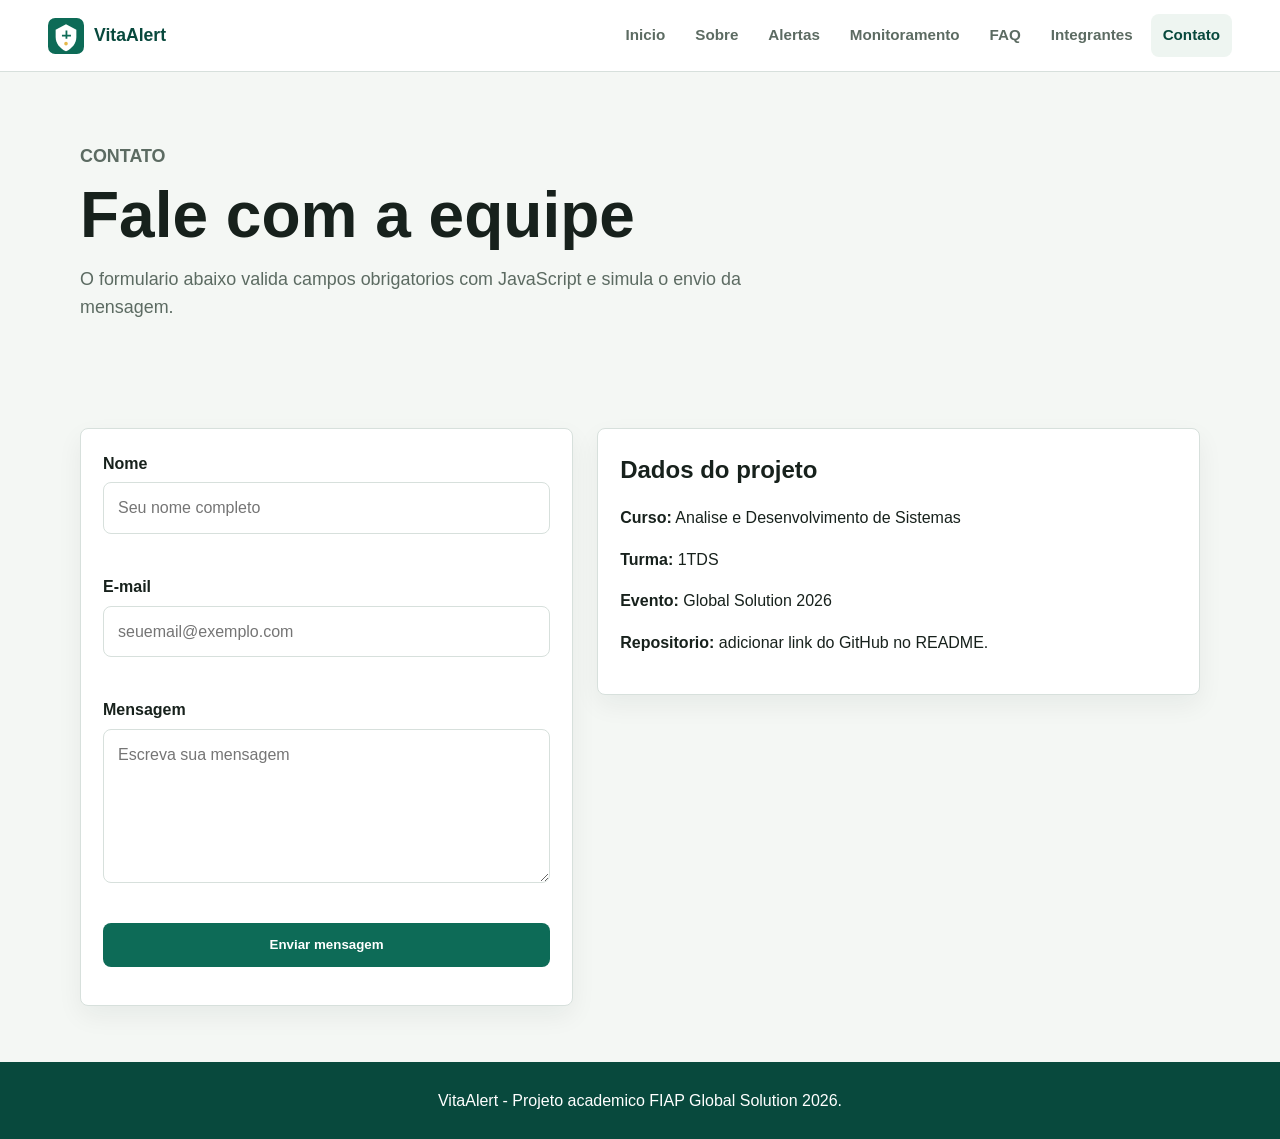
==== contato.html @ f6161e9e "Cria estrutura inicial do site VitaAlert" ====
<!DOCTYPE html>
<html lang="pt-BR">
<head>
  <meta charset="UTF-8">
  <meta name="viewport" content="width=device-width, initial-scale=1.0">
  <title>VitaAlert | Contato</title>
  <link rel="stylesheet" href="css/style.css">
</head>
<body>
  <header class="site-header">
    <a class="brand" href="index.html" aria-label="VitaAlert - pagina inicial"><img src="assets/logo.svg" alt="" class="brand__icon"><span>VitaAlert</span></a>
    <button class="menu-toggle" type="button" aria-label="Abrir menu" aria-expanded="false"><span></span><span></span><span></span></button>
    <nav class="site-nav" aria-label="Menu principal">
      <a href="index.html">Inicio</a>
      <a href="sobre.html">Sobre</a>
      <a href="solucao-alertas.html">Alertas</a>
      <a href="solucao-monitoramento.html">Monitoramento</a>
      <a href="faq.html">FAQ</a>
      <a href="integrantes.html">Integrantes</a>
      <a href="contato.html">Contato</a>
    </nav>
  </header>

  <main>
    <section class="page-hero">
      <p class="eyebrow">Contato</p>
      <h1>Fale com a equipe</h1>
      <p>O formulario abaixo valida campos obrigatorios com JavaScript e simula o envio da mensagem.</p>
    </section>

    <section class="section contact-layout">
      <form class="contact-form" id="contactForm" novalidate>
        <div class="form-field">
          <label for="name">Nome</label>
          <input type="text" id="name" name="name" placeholder="Seu nome completo">
          <small class="error-message"></small>
        </div>
        <div class="form-field">
          <label for="email">E-mail</label>
          <input type="email" id="email" name="email" placeholder="seuemail@exemplo.com">
          <small class="error-message"></small>
        </div>
        <div class="form-field">
          <label for="message">Mensagem</label>
          <textarea id="message" name="message" rows="5" placeholder="Escreva sua mensagem"></textarea>
          <small class="error-message"></small>
        </div>
        <button class="button button--primary" type="submit">Enviar mensagem</button>
        <p class="form-status" id="formStatus" role="status"></p>
      </form>
      <aside class="contact-aside">
        <h2>Dados do projeto</h2>
        <p><strong>Curso:</strong> Analise e Desenvolvimento de Sistemas</p>
        <p><strong>Turma:</strong> 1TDS</p>
        <p><strong>Evento:</strong> Global Solution 2026</p>
        <p><strong>Repositorio:</strong> adicionar link do GitHub no README.</p>
      </aside>
    </section>
  </main>

  <footer class="site-footer"><p>VitaAlert - Projeto academico FIAP Global Solution 2026.</p></footer>
  <script src="js/script.js"></script>
</body>
</html>
---- css/style.css ----
:root {
  --bg: #f4f7f4;
  --surface: #ffffff;
  --surface-strong: #eef5f1;
  --text: #17211c;
  --muted: #5c6b62;
  --primary: #0d6b57;
  --primary-dark: #08493d;
  --accent: #e6b84b;
  --danger: #c74343;
  --warning: #bd7a1f;
  --info: #2f6fb5;
  --border: #d7e0dc;
  --shadow: 0 18px 45px rgba(19, 42, 33, 0.12);
  --radius: 8px;
  --container: 1120px;
}

* {
  box-sizing: border-box;
}

html {
  scroll-behavior: smooth;
}

body {
  margin: 0;
  font-family: Arial, Helvetica, sans-serif;
  color: var(--text);
  background: var(--bg);
  line-height: 1.6;
}

img {
  display: block;
  max-width: 100%;
}

a {
  color: inherit;
}

.site-header {
  position: sticky;
  top: 0;
  z-index: 20;
  display: flex;
  align-items: center;
  justify-content: space-between;
  gap: 24px;
  min-height: 72px;
  padding: 14px clamp(18px, 4vw, 48px);
  background: rgba(255, 255, 255, 0.94);
  border-bottom: 1px solid var(--border);
  backdrop-filter: blur(12px);
}

.brand {
  display: inline-flex;
  align-items: center;
  gap: 10px;
  font-weight: 800;
  font-size: 1.1rem;
  text-decoration: none;
  color: var(--primary-dark);
}

.brand__icon {
  width: 36px;
  height: 36px;
}

.site-nav {
  display: flex;
  align-items: center;
  gap: 6px;
}

.site-nav a {
  padding: 9px 12px;
  border-radius: var(--radius);
  color: var(--muted);
  font-size: 0.95rem;
  font-weight: 700;
  text-decoration: none;
}

.site-nav a:hover,
.site-nav a.is-active {
  color: var(--primary-dark);
  background: var(--surface-strong);
}

.menu-toggle {
  display: none;
  width: 44px;
  height: 44px;
  border: 1px solid var(--border);
  border-radius: var(--radius);
  background: var(--surface);
  cursor: pointer;
}

.menu-toggle span {
  display: block;
  width: 20px;
  height: 2px;
  margin: 5px auto;
  background: var(--primary-dark);
}

.hero,
.page-hero,
.section {
  width: min(var(--container), calc(100% - 36px));
  margin: 0 auto;
}

.hero {
  display: grid;
  grid-template-columns: minmax(0, 1.05fr) minmax(320px, 0.95fr);
  align-items: center;
  gap: clamp(28px, 6vw, 72px);
  min-height: calc(100vh - 72px);
  padding: 48px 0;
}

.hero h1,
.page-hero h1 {
  max-width: 820px;
  margin: 0;
  font-size: clamp(2.4rem, 5vw, 4.8rem);
  line-height: 1;
}

.hero__text,
.page-hero p {
  max-width: 700px;
  color: var(--muted);
  font-size: 1.12rem;
}

.hero__actions {
  display: flex;
  flex-wrap: wrap;
  gap: 12px;
  margin-top: 28px;
}

.eyebrow {
  margin: 0 0 12px;
  color: var(--primary);
  font-size: 0.78rem;
  font-weight: 800;
  letter-spacing: 0;
  text-transform: uppercase;
}

.button {
  display: inline-flex;
  align-items: center;
  justify-content: center;
  min-height: 44px;
  padding: 11px 18px;
  border: 1px solid transparent;
  border-radius: var(--radius);
  font-weight: 800;
  text-decoration: none;
  cursor: pointer;
}

.button--primary {
  background: var(--primary);
  color: #ffffff;
}

.button--primary:hover {
  background: var(--primary-dark);
}

.button--secondary {
  background: var(--surface);
  color: var(--primary-dark);
  border-color: var(--border);
}

.dashboard-preview {
  padding: 22px;
  border: 1px solid var(--border);
  border-radius: var(--radius);
  background: var(--surface);
  box-shadow: var(--shadow);
}

.status-card {
  padding: 22px;
  border-radius: var(--radius);
  color: #ffffff;
  background: var(--danger);
}

.status-card span,
.status-card small {
  display: block;
}

.status-card strong {
  display: block;
  margin: 4px 0;
  font-size: 2rem;
}

.metric-grid {
  display: grid;
  grid-template-columns: repeat(2, 1fr);
  gap: 12px;
  margin-top: 12px;
}

.metric-grid article {
  padding: 18px;
  border: 1px solid var(--border);
  border-radius: var(--radius);
  background: var(--surface-strong);
}

.metric-grid span,
.data-row span {
  color: var(--muted);
  font-size: 0.92rem;
}

.metric-grid strong,
.data-row strong {
  display: block;
  font-size: 1.8rem;
  line-height: 1.1;
}

.section {
  padding: 56px 0;
}

.page-hero {
  padding: 70px 0 32px;
}

.section__heading {
  max-width: 720px;
  margin-bottom: 26px;
}

.section__heading h2,
.section--split h2 {
  margin: 0;
  font-size: clamp(1.8rem, 3vw, 2.6rem);
  line-height: 1.1;
}

.feature-grid,
.team-grid {
  display: grid;
  grid-template-columns: repeat(3, minmax(0, 1fr));
  gap: 18px;
}

.feature-card,
.member-card,
.contact-form,
.contact-aside,
.tab-panel,
.faq-item,
.alert-item,
.data-row {
  border: 1px solid var(--border);
  border-radius: var(--radius);
  background: var(--surface);
  box-shadow: 0 10px 26px rgba(19, 42, 33, 0.06);
}

.feature-card,
.member-card,
.contact-aside,
.tab-panel,
.data-row {
  padding: 22px;
}

.feature-card__icon {
  width: 42px;
  height: 42px;
  margin-bottom: 12px;
}

.feature-card h3,
.member-card h2,
.alert-item h2,
.contact-aside h2,
.tab-panel h3 {
  margin: 0 0 8px;
}

.section--split,
.contact-layout,
.monitor-layout {
  display: grid;
  grid-template-columns: minmax(0, 0.9fr) minmax(0, 1.1fr);
  gap: 24px;
  align-items: start;
}

.tabs__controls {
  display: flex;
  gap: 8px;
  margin-bottom: 10px;
  overflow-x: auto;
}

.tab-button {
  min-height: 42px;
  padding: 9px 14px;
  border: 1px solid var(--border);
  border-radius: var(--radius);
  background: var(--surface);
  color: var(--muted);
  font-weight: 800;
  cursor: pointer;
  white-space: nowrap;
}

.tab-button.is-active {
  background: var(--primary);
  color: #ffffff;
  border-color: var(--primary);
}

.tab-panel {
  display: none;
}

.tab-panel.is-active {
  display: block;
}

.alert-list {
  display: grid;
  gap: 16px;
}

.alert-item {
  display: flex;
  justify-content: space-between;
  gap: 18px;
  align-items: center;
  padding: 20px;
}

.badge {
  display: inline-flex;
  margin-bottom: 10px;
  padding: 4px 10px;
  border-radius: 999px;
  color: #ffffff;
  font-size: 0.8rem;
  font-weight: 800;
}

.badge--critical {
  background: var(--danger);
}

.badge--warning {
  background: var(--warning);
}

.badge--info {
  background: var(--info);
}

.map-panel {
  position: relative;
  min-height: 420px;
  border: 1px solid var(--border);
  border-radius: var(--radius);
  overflow: hidden;
  background:
    linear-gradient(90deg, rgba(13, 107, 87, 0.10) 1px, transparent 1px),
    linear-gradient(rgba(13, 107, 87, 0.10) 1px, transparent 1px),
    #e8f0ed;
  background-size: 48px 48px;
}

.map-panel__label {
  position: absolute;
  left: 20px;
  bottom: 20px;
  padding: 10px 14px;
  border-radius: var(--radius);
  background: var(--surface);
  font-weight: 800;
}

.map-dot {
  position: absolute;
  width: 26px;
  height: 26px;
  border: 5px solid #ffffff;
  border-radius: 50%;
  background: var(--danger);
  box-shadow: 0 0 0 12px rgba(199, 67, 67, 0.18);
}

.map-dot--one {
  left: 28%;
  top: 30%;
}

.map-dot--two {
  left: 62%;
  top: 45%;
  background: var(--warning);
  box-shadow: 0 0 0 12px rgba(189, 122, 31, 0.18);
}

.map-dot--three {
  left: 48%;
  top: 68%;
  background: var(--info);
  box-shadow: 0 0 0 12px rgba(47, 111, 181, 0.18);
}

.monitor-stack {
  display: grid;
  gap: 14px;
}

.progress {
  height: 10px;
  margin-top: 14px;
  border-radius: 999px;
  overflow: hidden;
  background: var(--surface-strong);
}

.progress span {
  display: block;
  height: 100%;
  background: var(--primary);
}

.steps {
  display: grid;
  gap: 12px;
  padding-left: 22px;
}

.faq-list {
  display: grid;
  gap: 12px;
}

.faq-question {
  width: 100%;
  padding: 18px 20px;
  border: 0;
  background: transparent;
  color: var(--text);
  font: inherit;
  font-weight: 800;
  text-align: left;
  cursor: pointer;
}

.faq-answer {
  display: none;
  padding: 0 20px 18px;
  color: var(--muted);
}

.faq-item.is-open .faq-answer {
  display: block;
}

.member-card img {
  width: 112px;
  height: 112px;
  margin-bottom: 16px;
  border-radius: 50%;
  border: 4px solid var(--surface-strong);
}

.member-links {
  display: flex;
  flex-wrap: wrap;
  gap: 10px;
}

.member-links a {
  color: var(--primary-dark);
  font-weight: 800;
}

.contact-form {
  display: grid;
  gap: 16px;
  padding: 22px;
}

.form-field {
  display: grid;
  gap: 6px;
}

label {
  font-weight: 800;
}

input,
textarea {
  width: 100%;
  border: 1px solid var(--border);
  border-radius: var(--radius);
  padding: 12px 14px;
  font: inherit;
  color: var(--text);
  background: #ffffff;
}

input:focus,
textarea:focus {
  outline: 3px solid rgba(13, 107, 87, 0.18);
  border-color: var(--primary);
}

.error-message {
  min-height: 18px;
  color: var(--danger);
  font-weight: 700;
}

.form-status {
  margin: 0;
  color: var(--primary-dark);
  font-weight: 800;
}

.modal {
  position: fixed;
  inset: 0;
  z-index: 40;
  display: none;
  place-items: center;
  padding: 20px;
  background: rgba(8, 22, 18, 0.58);
}

.modal.is-open {
  display: grid;
}

.modal__box {
  width: min(520px, 100%);
  padding: 28px;
  border-radius: var(--radius);
  background: var(--surface);
  box-shadow: var(--shadow);
}

.modal__close {
  float: right;
  width: 38px;
  height: 38px;
  border: 1px solid var(--border);
  border-radius: var(--radius);
  background: var(--surface-strong);
  font-size: 1.5rem;
  cursor: pointer;
}

.site-footer {
  padding: 26px 18px;
  color: #ffffff;
  background: var(--primary-dark);
  text-align: center;
}

.site-footer p {
  margin: 0;
}

@media (max-width: 900px) {
  .menu-toggle {
    display: inline-block;
  }

  .site-nav {
    position: absolute;
    top: 72px;
    left: 0;
    right: 0;
    display: none;
    flex-direction: column;
    align-items: stretch;
    padding: 12px 18px 18px;
    background: #ffffff;
    border-bottom: 1px solid var(--border);
  }

  .site-nav.is-open {
    display: flex;
  }

  .site-nav a {
    padding: 12px;
  }

  .hero,
  .section--split,
  .contact-layout,
  .monitor-layout {
    grid-template-columns: 1fr;
  }

  .hero {
    min-height: auto;
  }

  .feature-grid,
  .team-grid {
    grid-template-columns: repeat(2, minmax(0, 1fr));
  }
}

@media (max-width: 560px) {
  .site-header {
    padding-inline: 16px;
  }

  .hero,
  .page-hero,
  .section {
    width: min(100% - 28px, var(--container));
  }

  .feature-grid,
  .team-grid,
  .metric-grid {
    grid-template-columns: 1fr;
  }

  .alert-item {
    align-items: stretch;
    flex-direction: column;
  }

  .button {
    width: 100%;
  }

  .map-panel {
    min-height: 320px;
  }
}
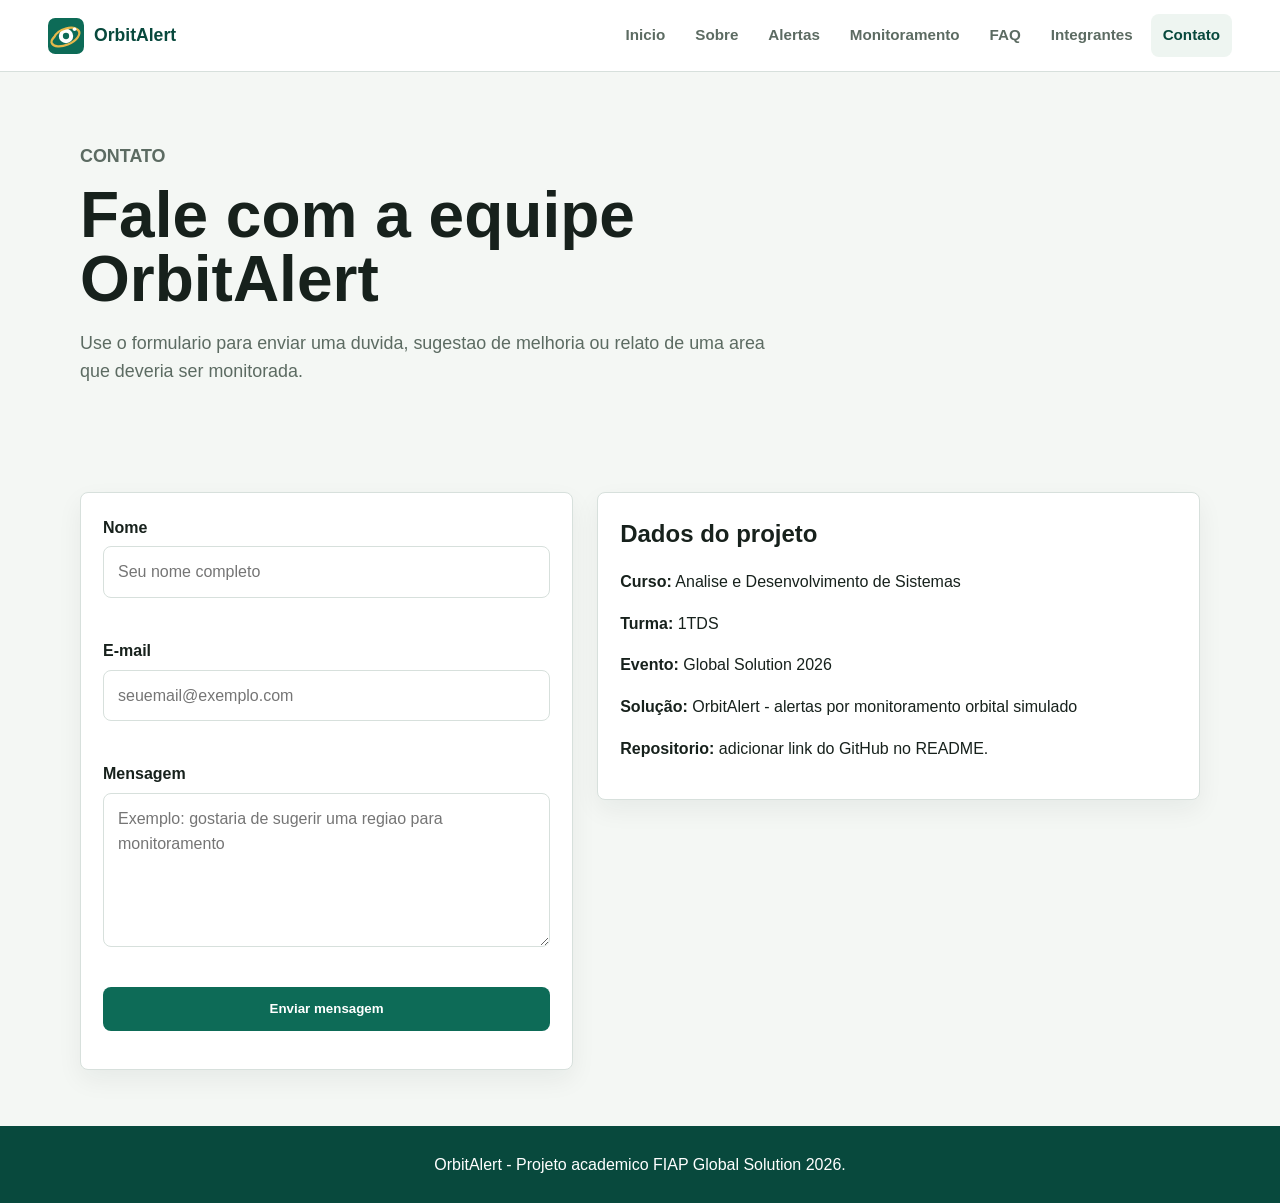
==== commit a134f9c6: "." ====
--- a/contato.html
+++ b/contato.html
@@ -3,12 +3,12 @@
 <head>
   <meta charset="UTF-8">
   <meta name="viewport" content="width=device-width, initial-scale=1.0">
-  <title>VitaAlert | Contato</title>
+  <title>OrbitAlert | Contato</title>
   <link rel="stylesheet" href="css/style.css">
 </head>
 <body>
   <header class="site-header">
-    <a class="brand" href="index.html" aria-label="VitaAlert - pagina inicial"><img src="assets/logo.svg" alt="" class="brand__icon"><span>VitaAlert</span></a>
+    <a class="brand" href="index.html" aria-label="OrbitAlert - pagina inicial"><img src="assets/logo.svg" alt="" class="brand__icon"><span>OrbitAlert</span></a>
     <button class="menu-toggle" type="button" aria-label="Abrir menu" aria-expanded="false"><span></span><span></span><span></span></button>
     <nav class="site-nav" aria-label="Menu principal">
       <a href="index.html">Inicio</a>
@@ -24,8 +24,8 @@
   <main>
     <section class="page-hero">
       <p class="eyebrow">Contato</p>
-      <h1>Fale com a equipe</h1>
-      <p>O formulario abaixo valida campos obrigatorios com JavaScript e simula o envio da mensagem.</p>
+      <h1>Fale com a equipe OrbitAlert</h1>
+      <p>Use o formulario para enviar uma duvida, sugestao de melhoria ou relato de uma area que deveria ser monitorada.</p>
     </section>
 
     <section class="section contact-layout">
@@ -42,7 +42,7 @@
         </div>
         <div class="form-field">
           <label for="message">Mensagem</label>
-          <textarea id="message" name="message" rows="5" placeholder="Escreva sua mensagem"></textarea>
+          <textarea id="message" name="message" rows="5" placeholder="Exemplo: gostaria de sugerir uma regiao para monitoramento"></textarea>
           <small class="error-message"></small>
         </div>
         <button class="button button--primary" type="submit">Enviar mensagem</button>
@@ -53,12 +53,13 @@
         <p><strong>Curso:</strong> Analise e Desenvolvimento de Sistemas</p>
         <p><strong>Turma:</strong> 1TDS</p>
         <p><strong>Evento:</strong> Global Solution 2026</p>
+        <p><strong>Solução:</strong> OrbitAlert - alertas por monitoramento orbital simulado</p>
         <p><strong>Repositorio:</strong> adicionar link do GitHub no README.</p>
       </aside>
     </section>
   </main>
 
-  <footer class="site-footer"><p>VitaAlert - Projeto academico FIAP Global Solution 2026.</p></footer>
+  <footer class="site-footer"><p>OrbitAlert - Projeto academico FIAP Global Solution 2026.</p></footer>
   <script src="js/script.js"></script>
 </body>
 </html>
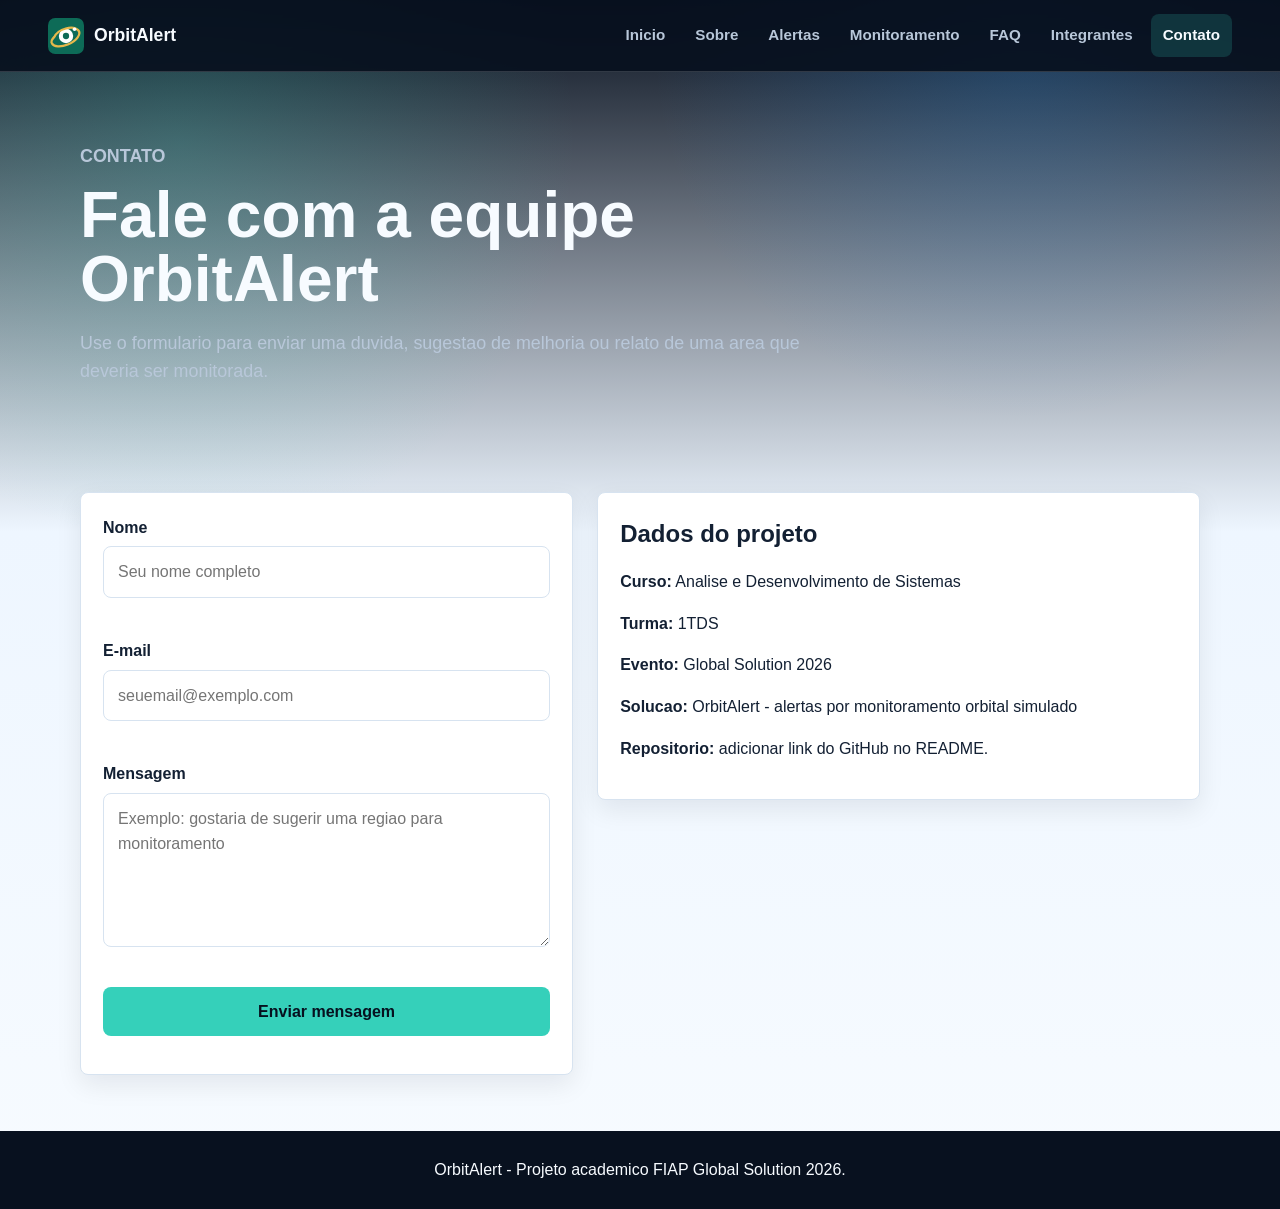
==== commit 4411a271: "commit atualizeido" ====
--- a/contato.html
+++ b/contato.html
@@ -4,7 +4,8 @@
   <meta charset="UTF-8">
   <meta name="viewport" content="width=device-width, initial-scale=1.0">
   <title>OrbitAlert | Contato</title>
-  <link rel="stylesheet" href="css/style.css">
+  <link rel="stylesheet" href="css/main.css">
+  <script src="js/main.js" defer></script>
 </head>
 <body>
   <header class="site-header">
@@ -53,13 +54,12 @@
         <p><strong>Curso:</strong> Analise e Desenvolvimento de Sistemas</p>
         <p><strong>Turma:</strong> 1TDS</p>
         <p><strong>Evento:</strong> Global Solution 2026</p>
-        <p><strong>Solução:</strong> OrbitAlert - alertas por monitoramento orbital simulado</p>
+        <p><strong>Solucao:</strong> OrbitAlert - alertas por monitoramento orbital simulado</p>
         <p><strong>Repositorio:</strong> adicionar link do GitHub no README.</p>
       </aside>
     </section>
   </main>
 
   <footer class="site-footer"><p>OrbitAlert - Projeto academico FIAP Global Solution 2026.</p></footer>
-  <script src="js/script.js"></script>
 </body>
 </html>
--- a/css/main.css
+++ b/css/main.css
@@ -0,0 +1,730 @@
+
+/* css\base\variables.css */
+
+:root {
+  --bg: #08111f;
+  --bg-soft: #101b2e;
+  --surface: #ffffff;
+  --surface-strong: #eef6ff;
+  --surface-dark: #14243d;
+  --text: #132033;
+  --text-light: #f7fbff;
+  --muted: #607086;
+  --muted-light: #b8c7d9;
+  --primary: #1e88e5;
+  --primary-dark: #0d47a1;
+  --orbit: #35d0ba;
+  --accent: #ffbf47;
+  --danger: #e53935;
+  --warning: #f59e0b;
+  --info: #3b82f6;
+  --border: #d7e3f0;
+  --border-dark: rgba(255, 255, 255, 0.16);
+  --shadow: 0 18px 45px rgba(2, 12, 27, 0.20);
+  --radius: 8px;
+  --container: 1120px;
+}
+
+
+/* css\base\reset.css */
+
+* {
+  box-sizing: border-box;
+}
+
+html {
+  scroll-behavior: smooth;
+}
+
+body {
+  margin: 0;
+  font-family: Arial, Helvetica, sans-serif;
+  color: var(--text);
+  background:
+    radial-gradient(circle at 14% 12%, rgba(53, 208, 186, 0.22), transparent 26%),
+    radial-gradient(circle at 80% 4%, rgba(30, 136, 229, 0.24), transparent 24%),
+    linear-gradient(180deg, #08111f 0%, #eef6ff 44%, #f7fbff 100%);
+  line-height: 1.6;
+}
+
+img {
+  display: block;
+  max-width: 100%;
+}
+
+a {
+  color: inherit;
+}
+
+button,
+input,
+textarea {
+  font: inherit;
+}
+
+
+/* css\layout\header.css */
+
+.site-header {
+  position: sticky;
+  top: 0;
+  z-index: 20;
+  display: flex;
+  align-items: center;
+  justify-content: space-between;
+  gap: 24px;
+  min-height: 72px;
+  padding: 14px clamp(18px, 4vw, 48px);
+  background: rgba(8, 17, 31, 0.92);
+  border-bottom: 1px solid var(--border-dark);
+  backdrop-filter: blur(14px);
+}
+
+.brand {
+  display: inline-flex;
+  align-items: center;
+  gap: 10px;
+  color: var(--text-light);
+  font-size: 1.1rem;
+  font-weight: 800;
+  text-decoration: none;
+}
+
+.brand__icon {
+  width: 36px;
+  height: 36px;
+}
+
+.site-nav {
+  display: flex;
+  align-items: center;
+  gap: 6px;
+}
+
+.site-nav a {
+  padding: 9px 12px;
+  border-radius: var(--radius);
+  color: var(--muted-light);
+  font-size: 0.95rem;
+  font-weight: 700;
+  text-decoration: none;
+}
+
+.site-nav a:hover,
+.site-nav a.is-active {
+  color: var(--text-light);
+  background: rgba(53, 208, 186, 0.18);
+}
+
+.menu-toggle {
+  display: none;
+  width: 44px;
+  height: 44px;
+  border: 1px solid var(--border-dark);
+  border-radius: var(--radius);
+  background: rgba(255, 255, 255, 0.08);
+  cursor: pointer;
+}
+
+.menu-toggle span {
+  display: block;
+  width: 20px;
+  height: 2px;
+  margin: 5px auto;
+  background: var(--text-light);
+}
+
+
+/* css\layout\sections.css */
+
+.hero,
+.page-hero,
+.section {
+  width: min(var(--container), calc(100% - 36px));
+  margin: 0 auto;
+}
+
+.hero {
+  display: grid;
+  grid-template-columns: minmax(0, 1.05fr) minmax(320px, 0.95fr);
+  align-items: center;
+  gap: clamp(28px, 6vw, 72px);
+  min-height: calc(100vh - 72px);
+  padding: 48px 0;
+  color: var(--text-light);
+}
+
+.hero h1,
+.page-hero h1 {
+  max-width: 820px;
+  margin: 0;
+  font-size: clamp(2.4rem, 5vw, 4.8rem);
+  line-height: 1;
+}
+
+.hero__text {
+  max-width: 700px;
+  color: var(--muted-light);
+  font-size: 1.12rem;
+}
+
+.page-hero {
+  padding: 70px 0 32px;
+  color: var(--text-light);
+}
+
+.page-hero p {
+  max-width: 760px;
+  color: var(--muted-light);
+  font-size: 1.12rem;
+}
+
+.hero__actions {
+  display: flex;
+  flex-wrap: wrap;
+  gap: 12px;
+  margin-top: 28px;
+}
+
+.eyebrow {
+  margin: 0 0 12px;
+  color: var(--orbit);
+  font-size: 0.78rem;
+  font-weight: 800;
+  letter-spacing: 0;
+  text-transform: uppercase;
+}
+
+.section {
+  padding: 56px 0;
+}
+
+.section__heading {
+  max-width: 720px;
+  margin-bottom: 26px;
+}
+
+.section__heading h2,
+.section--split h2 {
+  margin: 0;
+  font-size: clamp(1.8rem, 3vw, 2.6rem);
+  line-height: 1.1;
+}
+
+.section--split,
+.contact-layout,
+.monitor-layout {
+  display: grid;
+  grid-template-columns: minmax(0, 0.9fr) minmax(0, 1.1fr);
+  gap: 24px;
+  align-items: start;
+}
+
+.site-footer {
+  padding: 26px 18px;
+  color: var(--text-light);
+  background: var(--bg);
+  text-align: center;
+}
+
+.site-footer p {
+  margin: 0;
+}
+
+
+/* css\components\buttons.css */
+
+.button {
+  display: inline-flex;
+  align-items: center;
+  justify-content: center;
+  min-height: 44px;
+  padding: 11px 18px;
+  border: 1px solid transparent;
+  border-radius: var(--radius);
+  font-weight: 800;
+  text-decoration: none;
+  cursor: pointer;
+}
+
+.button--primary {
+  background: var(--orbit);
+  color: #06111f;
+}
+
+.button--primary:hover {
+  background: #67ead8;
+}
+
+.button--secondary {
+  background: rgba(255, 255, 255, 0.08);
+  color: var(--text-light);
+  border-color: var(--border-dark);
+}
+
+
+/* css\components\cards.css */
+
+.dashboard-preview {
+  padding: 22px;
+  border: 1px solid var(--border-dark);
+  border-radius: var(--radius);
+  background: rgba(20, 36, 61, 0.78);
+  box-shadow: var(--shadow);
+}
+
+.status-card {
+  padding: 22px;
+  border-radius: var(--radius);
+  color: var(--text-light);
+  background:
+    linear-gradient(135deg, rgba(229, 57, 53, 0.96), rgba(245, 158, 11, 0.90)),
+    var(--danger);
+}
+
+.status-card span,
+.status-card small {
+  display: block;
+}
+
+.status-card strong {
+  display: block;
+  margin: 4px 0;
+  font-size: 2rem;
+}
+
+.metric-grid,
+.feature-grid,
+.team-grid {
+  display: grid;
+  gap: 18px;
+}
+
+.metric-grid {
+  grid-template-columns: repeat(2, 1fr);
+  gap: 12px;
+  margin-top: 12px;
+}
+
+.feature-grid,
+.team-grid {
+  grid-template-columns: repeat(3, minmax(0, 1fr));
+}
+
+.metric-grid article,
+.feature-card,
+.member-card,
+.contact-form,
+.contact-aside,
+.tab-panel,
+.faq-item,
+.alert-item,
+.data-row {
+  border: 1px solid var(--border);
+  border-radius: var(--radius);
+  background: var(--surface);
+  box-shadow: 0 10px 26px rgba(2, 12, 27, 0.08);
+}
+
+.metric-grid article {
+  padding: 18px;
+  background: rgba(255, 255, 255, 0.92);
+}
+
+.feature-card,
+.member-card,
+.contact-aside,
+.tab-panel,
+.data-row {
+  padding: 22px;
+}
+
+.feature-card__icon {
+  width: 42px;
+  height: 42px;
+  margin-bottom: 12px;
+}
+
+.feature-card h3,
+.member-card h2,
+.alert-item h2,
+.contact-aside h2,
+.tab-panel h3 {
+  margin: 0 0 8px;
+}
+
+.metric-grid span,
+.data-row span {
+  color: var(--muted);
+  font-size: 0.92rem;
+}
+
+.metric-grid strong,
+.data-row strong {
+  display: block;
+  font-size: 1.8rem;
+  line-height: 1.1;
+}
+
+.alert-list {
+  display: grid;
+  gap: 16px;
+}
+
+.alert-item {
+  display: flex;
+  align-items: center;
+  justify-content: space-between;
+  gap: 18px;
+  padding: 20px;
+}
+
+.badge {
+  display: inline-flex;
+  margin-bottom: 10px;
+  padding: 4px 10px;
+  border-radius: 999px;
+  color: #ffffff;
+  font-size: 0.8rem;
+  font-weight: 800;
+}
+
+.badge--critical {
+  background: var(--danger);
+}
+
+.badge--warning {
+  background: var(--warning);
+}
+
+.badge--info {
+  background: var(--info);
+}
+
+.member-card img {
+  width: 112px;
+  height: 112px;
+  margin-bottom: 16px;
+  border: 4px solid var(--surface-strong);
+  border-radius: 50%;
+}
+
+.member-links {
+  display: flex;
+  flex-wrap: wrap;
+  gap: 10px;
+}
+
+.member-links a {
+  color: var(--primary-dark);
+  font-weight: 800;
+}
+
+
+/* css\components\forms.css */
+
+.contact-form {
+  display: grid;
+  gap: 16px;
+  padding: 22px;
+}
+
+.form-field {
+  display: grid;
+  gap: 6px;
+}
+
+label {
+  font-weight: 800;
+}
+
+input,
+textarea {
+  width: 100%;
+  padding: 12px 14px;
+  border: 1px solid var(--border);
+  border-radius: var(--radius);
+  color: var(--text);
+  background: #ffffff;
+}
+
+input:focus,
+textarea:focus {
+  outline: 3px solid rgba(53, 208, 186, 0.24);
+  border-color: var(--orbit);
+}
+
+.error-message {
+  min-height: 18px;
+  color: var(--danger);
+  font-weight: 700;
+}
+
+.form-status {
+  margin: 0;
+  color: var(--primary-dark);
+  font-weight: 800;
+}
+
+
+/* css\components\modal.css */
+
+.modal {
+  position: fixed;
+  inset: 0;
+  z-index: 40;
+  display: none;
+  place-items: center;
+  padding: 20px;
+  background: rgba(2, 12, 27, 0.68);
+}
+
+.modal.is-open {
+  display: grid;
+}
+
+.modal__box {
+  width: min(520px, 100%);
+  padding: 28px;
+  border-radius: var(--radius);
+  background: var(--surface);
+  box-shadow: var(--shadow);
+}
+
+.modal__close {
+  float: right;
+  width: 38px;
+  height: 38px;
+  border: 1px solid var(--border);
+  border-radius: var(--radius);
+  background: var(--surface-strong);
+  font-size: 1.5rem;
+  cursor: pointer;
+}
+
+
+/* css\pages\orbit.css */
+
+.tabs__controls {
+  display: flex;
+  gap: 8px;
+  margin-bottom: 10px;
+  overflow-x: auto;
+}
+
+.tab-button {
+  min-height: 42px;
+  padding: 9px 14px;
+  border: 1px solid var(--border);
+  border-radius: var(--radius);
+  background: var(--surface);
+  color: var(--muted);
+  font-weight: 800;
+  cursor: pointer;
+  white-space: nowrap;
+}
+
+.tab-button.is-active {
+  background: var(--primary);
+  color: #ffffff;
+  border-color: var(--primary);
+}
+
+.tab-panel {
+  display: none;
+}
+
+.tab-panel.is-active {
+  display: block;
+}
+
+.map-panel {
+  position: relative;
+  min-height: 420px;
+  border: 1px solid var(--border-dark);
+  border-radius: var(--radius);
+  overflow: hidden;
+  background:
+    radial-gradient(circle at 25% 30%, rgba(229, 57, 53, 0.20), transparent 12%),
+    radial-gradient(circle at 60% 45%, rgba(245, 158, 11, 0.20), transparent 12%),
+    linear-gradient(90deg, rgba(255, 255, 255, 0.08) 1px, transparent 1px),
+    linear-gradient(rgba(255, 255, 255, 0.08) 1px, transparent 1px),
+    #13243d;
+  background-size: auto, auto, 48px 48px, 48px 48px, auto;
+}
+
+.map-panel::before {
+  position: absolute;
+  inset: 12%;
+  border: 2px solid rgba(53, 208, 186, 0.55);
+  border-radius: 50%;
+  content: "";
+}
+
+.map-panel__label {
+  position: absolute;
+  left: 20px;
+  bottom: 20px;
+  padding: 10px 14px;
+  border-radius: var(--radius);
+  color: var(--text-light);
+  background: rgba(8, 17, 31, 0.84);
+  font-weight: 800;
+}
+
+.map-dot {
+  position: absolute;
+  width: 26px;
+  height: 26px;
+  border: 5px solid #ffffff;
+  border-radius: 50%;
+  background: var(--danger);
+  box-shadow: 0 0 0 12px rgba(229, 57, 53, 0.18);
+}
+
+.map-dot--one {
+  left: 28%;
+  top: 30%;
+}
+
+.map-dot--two {
+  left: 62%;
+  top: 45%;
+  background: var(--warning);
+  box-shadow: 0 0 0 12px rgba(245, 158, 11, 0.18);
+}
+
+.map-dot--three {
+  left: 48%;
+  top: 68%;
+  background: var(--info);
+  box-shadow: 0 0 0 12px rgba(59, 130, 246, 0.18);
+}
+
+.monitor-stack {
+  display: grid;
+  gap: 14px;
+}
+
+.progress {
+  height: 10px;
+  margin-top: 14px;
+  border-radius: 999px;
+  overflow: hidden;
+  background: var(--surface-strong);
+}
+
+.progress span {
+  display: block;
+  height: 100%;
+  background: linear-gradient(90deg, var(--primary), var(--orbit));
+}
+
+.steps {
+  display: grid;
+  gap: 12px;
+  padding-left: 22px;
+}
+
+.faq-list {
+  display: grid;
+  gap: 12px;
+}
+
+.faq-question {
+  width: 100%;
+  padding: 18px 20px;
+  border: 0;
+  color: var(--text);
+  background: transparent;
+  font-weight: 800;
+  text-align: left;
+  cursor: pointer;
+}
+
+.faq-answer {
+  display: none;
+  padding: 0 20px 18px;
+  color: var(--muted);
+}
+
+.faq-item.is-open .faq-answer {
+  display: block;
+}
+
+
+/* css\utilities\responsive.css */
+
+@media (max-width: 900px) {
+  .menu-toggle {
+    display: inline-block;
+  }
+
+  .site-nav {
+    position: absolute;
+    top: 72px;
+    left: 0;
+    right: 0;
+    display: none;
+    flex-direction: column;
+    align-items: stretch;
+    padding: 12px 18px 18px;
+    background: var(--bg);
+    border-bottom: 1px solid var(--border-dark);
+  }
+
+  .site-nav.is-open {
+    display: flex;
+  }
+
+  .site-nav a {
+    padding: 12px;
+  }
+
+  .hero,
+  .section--split,
+  .contact-layout,
+  .monitor-layout {
+    grid-template-columns: 1fr;
+  }
+
+  .hero {
+    min-height: auto;
+  }
+
+  .feature-grid,
+  .team-grid {
+    grid-template-columns: repeat(2, minmax(0, 1fr));
+  }
+}
+
+@media (max-width: 560px) {
+  .site-header {
+    padding-inline: 16px;
+  }
+
+  .hero,
+  .page-hero,
+  .section {
+    width: min(100% - 28px, var(--container));
+  }
+
+  .feature-grid,
+  .team-grid,
+  .metric-grid {
+    grid-template-columns: 1fr;
+  }
+
+  .alert-item {
+    align-items: stretch;
+    flex-direction: column;
+  }
+
+  .button {
+    width: 100%;
+  }
+
+  .map-panel {
+    min-height: 320px;
+  }
+}
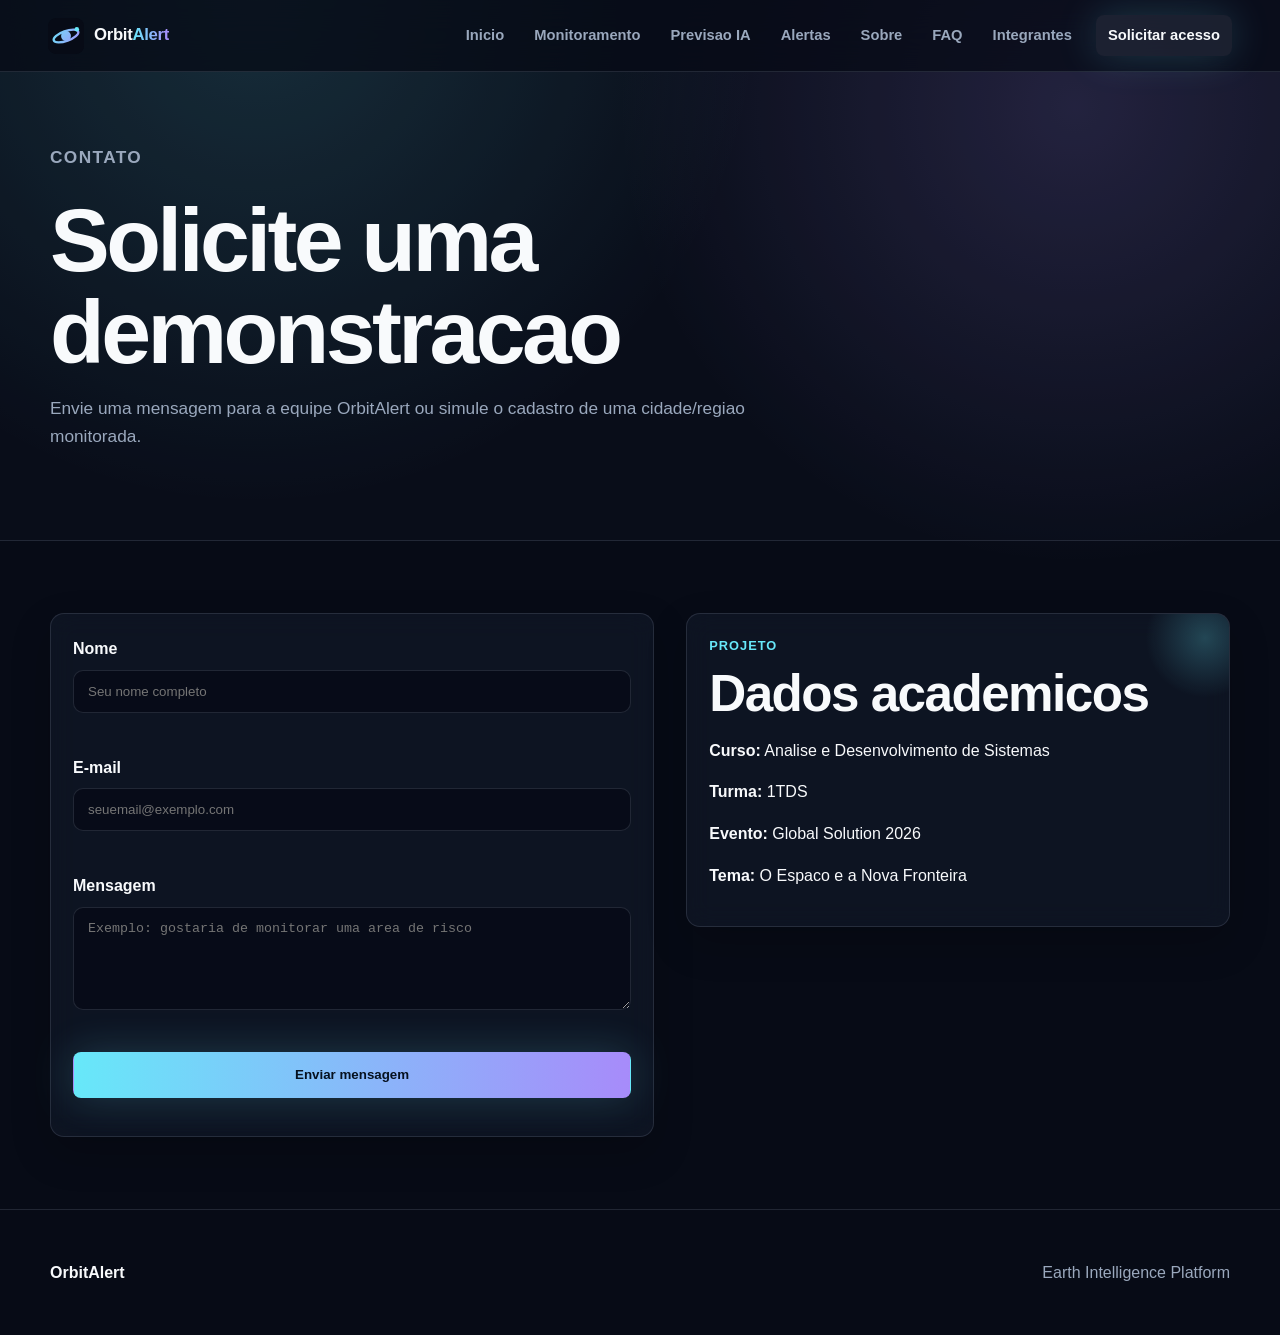
==== commit f19ad15c: "." ====
--- a/contato.html
+++ b/contato.html
@@ -9,57 +9,63 @@
 </head>
 <body>
   <header class="site-header">
-    <a class="brand" href="index.html" aria-label="OrbitAlert - pagina inicial"><img src="assets/logo.svg" alt="" class="brand__icon"><span>OrbitAlert</span></a>
+    <a class="brand" href="index.html"><img src="assets/logo.svg" alt="" class="brand__icon"><span>Orbit<span>Alert</span></span></a>
     <button class="menu-toggle" type="button" aria-label="Abrir menu" aria-expanded="false"><span></span><span></span><span></span></button>
     <nav class="site-nav" aria-label="Menu principal">
       <a href="index.html">Inicio</a>
+      <a href="solucao-monitoramento.html">Monitoramento</a>
+      <a href="previsao.html">Previsao IA</a>
+      <a href="solucao-alertas.html">Alertas</a>
       <a href="sobre.html">Sobre</a>
-      <a href="solucao-alertas.html">Alertas</a>
-      <a href="solucao-monitoramento.html">Monitoramento</a>
       <a href="faq.html">FAQ</a>
       <a href="integrantes.html">Integrantes</a>
-      <a href="contato.html">Contato</a>
+      <a class="nav-cta" href="contato.html">Solicitar acesso</a>
     </nav>
   </header>
 
   <main>
     <section class="page-hero">
-      <p class="eyebrow">Contato</p>
-      <h1>Fale com a equipe OrbitAlert</h1>
-      <p>Use o formulario para enviar uma duvida, sugestao de melhoria ou relato de uma area que deveria ser monitorada.</p>
+      <div class="container">
+        <p class="eyebrow">Contato</p>
+        <h1>Solicite uma demonstracao</h1>
+        <p>Envie uma mensagem para a equipe OrbitAlert ou simule o cadastro de uma cidade/regiao monitorada.</p>
+      </div>
     </section>
 
-    <section class="section contact-layout">
-      <form class="contact-form" id="contactForm" novalidate>
-        <div class="form-field">
-          <label for="name">Nome</label>
-          <input type="text" id="name" name="name" placeholder="Seu nome completo">
-          <small class="error-message"></small>
-        </div>
-        <div class="form-field">
-          <label for="email">E-mail</label>
-          <input type="email" id="email" name="email" placeholder="seuemail@exemplo.com">
-          <small class="error-message"></small>
-        </div>
-        <div class="form-field">
-          <label for="message">Mensagem</label>
-          <textarea id="message" name="message" rows="5" placeholder="Exemplo: gostaria de sugerir uma regiao para monitoramento"></textarea>
-          <small class="error-message"></small>
-        </div>
-        <button class="button button--primary" type="submit">Enviar mensagem</button>
-        <p class="form-status" id="formStatus" role="status"></p>
-      </form>
-      <aside class="contact-aside">
-        <h2>Dados do projeto</h2>
-        <p><strong>Curso:</strong> Analise e Desenvolvimento de Sistemas</p>
-        <p><strong>Turma:</strong> 1TDS</p>
-        <p><strong>Evento:</strong> Global Solution 2026</p>
-        <p><strong>Solucao:</strong> OrbitAlert - alertas por monitoramento orbital simulado</p>
-        <p><strong>Repositorio:</strong> adicionar link do GitHub no README.</p>
-      </aside>
+    <section class="section">
+      <div class="container contact-layout">
+        <form class="contact-form" id="contactForm" novalidate>
+          <div class="form-field">
+            <label for="name">Nome</label>
+            <input type="text" id="name" name="name" placeholder="Seu nome completo">
+            <small class="error-message"></small>
+          </div>
+          <div class="form-field">
+            <label for="email">E-mail</label>
+            <input type="email" id="email" name="email" placeholder="seuemail@exemplo.com">
+            <small class="error-message"></small>
+          </div>
+          <div class="form-field">
+            <label for="message">Mensagem</label>
+            <textarea id="message" name="message" rows="5" placeholder="Exemplo: gostaria de monitorar uma area de risco"></textarea>
+            <small class="error-message"></small>
+          </div>
+          <button class="button button--primary" type="submit">Enviar mensagem</button>
+          <p class="form-status" id="formStatus" role="status"></p>
+        </form>
+
+        <aside class="glow-card">
+          <p class="eyebrow">Projeto</p>
+          <h2>Dados academicos</h2>
+          <p><strong>Curso:</strong> Analise e Desenvolvimento de Sistemas</p>
+          <p><strong>Turma:</strong> 1TDS</p>
+          <p><strong>Evento:</strong> Global Solution 2026</p>
+          <p><strong>Tema:</strong> O Espaco e a Nova Fronteira</p>
+        </aside>
+      </div>
     </section>
   </main>
 
-  <footer class="site-footer"><p>OrbitAlert - Projeto academico FIAP Global Solution 2026.</p></footer>
+  <footer class="site-footer"><div class="container footer-grid"><strong>OrbitAlert</strong><p>Earth Intelligence Platform</p></div></footer>
 </body>
 </html>
--- a/css/main.css
+++ b/css/main.css
@@ -1,32 +1,21 @@
-
-/* css\base\variables.css */
-
 :root {
-  --bg: #08111f;
-  --bg-soft: #101b2e;
-  --surface: #ffffff;
-  --surface-strong: #eef6ff;
-  --surface-dark: #14243d;
-  --text: #132033;
-  --text-light: #f7fbff;
-  --muted: #607086;
-  --muted-light: #b8c7d9;
-  --primary: #1e88e5;
-  --primary-dark: #0d47a1;
-  --orbit: #35d0ba;
-  --accent: #ffbf47;
-  --danger: #e53935;
-  --warning: #f59e0b;
-  --info: #3b82f6;
-  --border: #d7e3f0;
-  --border-dark: rgba(255, 255, 255, 0.16);
-  --shadow: 0 18px 45px rgba(2, 12, 27, 0.20);
-  --radius: 8px;
-  --container: 1120px;
-}
-
-
-/* css\base\reset.css */
+  --bg: #070b16;
+  --bg-soft: #0d1324;
+  --card: #111827;
+  --card-soft: rgba(17, 24, 39, 0.72);
+  --border: rgba(148, 163, 184, 0.18);
+  --text: #f8fafc;
+  --muted: #9aa8bd;
+  --cyan: #67e8f9;
+  --purple: #a78bfa;
+  --green: #5eead4;
+  --yellow: #fbbf24;
+  --orange: #fb923c;
+  --red: #ef4444;
+  --shadow: 0 0 40px rgba(103, 232, 249, 0.20);
+  --radius: 14px;
+  --container: 1180px;
+}
 
 * {
   box-sizing: border-box;
@@ -38,12 +27,12 @@
 
 body {
   margin: 0;
-  font-family: Arial, Helvetica, sans-serif;
   color: var(--text);
   background:
-    radial-gradient(circle at 14% 12%, rgba(53, 208, 186, 0.22), transparent 26%),
-    radial-gradient(circle at 80% 4%, rgba(30, 136, 229, 0.24), transparent 24%),
-    linear-gradient(180deg, #08111f 0%, #eef6ff 44%, #f7fbff 100%);
+    radial-gradient(circle at 20% 0%, rgba(103, 232, 249, 0.18), transparent 30%),
+    radial-gradient(circle at 84% 8%, rgba(167, 139, 250, 0.20), transparent 28%),
+    var(--bg);
+  font-family: Arial, Helvetica, sans-serif;
   line-height: 1.6;
 }
 
@@ -56,38 +45,46 @@
   color: inherit;
 }
 
-button,
-input,
-textarea {
-  font: inherit;
-}
-
-
-/* css\layout\header.css */
+.container {
+  width: min(var(--container), calc(100% - 36px));
+  margin: 0 auto;
+}
 
 .site-header {
   position: sticky;
   top: 0;
-  z-index: 20;
+  z-index: 30;
+  border-bottom: 1px solid var(--border);
+  background: rgba(7, 11, 22, 0.78);
+  backdrop-filter: blur(18px);
+}
+
+.site-header {
   display: flex;
   align-items: center;
   justify-content: space-between;
-  gap: 24px;
+  gap: 18px;
   min-height: 72px;
   padding: 14px clamp(18px, 4vw, 48px);
-  background: rgba(8, 17, 31, 0.92);
-  border-bottom: 1px solid var(--border-dark);
-  backdrop-filter: blur(14px);
 }
 
 .brand {
   display: inline-flex;
   align-items: center;
   gap: 10px;
-  color: var(--text-light);
-  font-size: 1.1rem;
+  font-size: 1.05rem;
   font-weight: 800;
   text-decoration: none;
+  letter-spacing: -0.02em;
+}
+
+.brand span span,
+.text-gradient,
+.hero h1 span {
+  background: linear-gradient(90deg, var(--cyan), var(--purple));
+  -webkit-background-clip: text;
+  background-clip: text;
+  color: transparent;
 }
 
 .brand__icon {
@@ -103,26 +100,34 @@
 
 .site-nav a {
   padding: 9px 12px;
-  border-radius: var(--radius);
-  color: var(--muted-light);
-  font-size: 0.95rem;
+  border-radius: 8px;
+  color: var(--muted);
+  font-size: 0.92rem;
   font-weight: 700;
   text-decoration: none;
+  transition: color 0.2s ease, background 0.2s ease;
 }
 
 .site-nav a:hover,
 .site-nav a.is-active {
-  color: var(--text-light);
-  background: rgba(53, 208, 186, 0.18);
+  color: var(--text);
+  background: rgba(148, 163, 184, 0.12);
+}
+
+.site-nav .nav-cta {
+  margin-left: 6px;
+  color: #06111f;
+  background: linear-gradient(90deg, var(--cyan), var(--purple));
+  box-shadow: var(--shadow);
 }
 
 .menu-toggle {
   display: none;
   width: 44px;
   height: 44px;
-  border: 1px solid var(--border-dark);
-  border-radius: var(--radius);
-  background: rgba(255, 255, 255, 0.08);
+  border: 1px solid var(--border);
+  border-radius: 8px;
+  background: rgba(255, 255, 255, 0.06);
   cursor: pointer;
 }
 
@@ -131,504 +136,414 @@
   width: 20px;
   height: 2px;
   margin: 5px auto;
-  background: var(--text-light);
-}
-
-
-/* css\layout\sections.css */
-
-.hero,
-.page-hero,
-.section {
-  width: min(var(--container), calc(100% - 36px));
-  margin: 0 auto;
+  background: var(--text);
 }
 
 .hero {
-  display: grid;
-  grid-template-columns: minmax(0, 1.05fr) minmax(320px, 0.95fr);
+  position: relative;
+  min-height: calc(100vh - 72px);
+  overflow: hidden;
+}
+
+.hero--earth {
+  background: url("../assets/hero-earth.jpg") center / cover no-repeat;
+}
+
+.hero__overlay {
+  position: absolute;
+  inset: 0;
+  background:
+    linear-gradient(180deg, rgba(7, 11, 22, 0.55), rgba(7, 11, 22, 0.80) 62%, var(--bg)),
+    linear-gradient(rgba(255, 255, 255, 0.05) 1px, transparent 1px),
+    linear-gradient(90deg, rgba(255, 255, 255, 0.05) 1px, transparent 1px);
+  background-size: auto, 44px 44px, 44px 44px;
+}
+
+.hero__content {
+  position: relative;
+  z-index: 1;
+  padding: clamp(72px, 9vw, 130px) 0;
+}
+
+.status-pill {
+  display: inline-flex;
   align-items: center;
-  gap: clamp(28px, 6vw, 72px);
-  min-height: calc(100vh - 72px);
-  padding: 48px 0;
-  color: var(--text-light);
+  gap: 10px;
+  padding: 8px 14px;
+  border: 1px solid var(--border);
+  border-radius: 999px;
+  color: var(--muted);
+  background: rgba(17, 24, 39, 0.68);
+  backdrop-filter: blur(12px);
+  font-size: 0.82rem;
+  font-weight: 700;
+}
+
+.status-pill span {
+  width: 8px;
+  height: 8px;
+  border-radius: 50%;
+  background: var(--cyan);
+  box-shadow: 0 0 16px var(--cyan);
 }
 
 .hero h1,
 .page-hero h1 {
-  max-width: 820px;
-  margin: 0;
-  font-size: clamp(2.4rem, 5vw, 4.8rem);
-  line-height: 1;
-}
-
-.hero__text {
-  max-width: 700px;
-  color: var(--muted-light);
-  font-size: 1.12rem;
-}
-
-.page-hero {
-  padding: 70px 0 32px;
-  color: var(--text-light);
-}
-
-.page-hero p {
+  max-width: 900px;
+  margin: 22px 0 0;
+  font-size: clamp(2.6rem, 7vw, 5.8rem);
+  line-height: 1.03;
+  letter-spacing: -0.04em;
+}
+
+.hero p,
+.page-hero p,
+.muted {
   max-width: 760px;
-  color: var(--muted-light);
-  font-size: 1.12rem;
+  color: var(--muted);
+  font-size: 1.08rem;
 }
 
 .hero__actions {
   display: flex;
   flex-wrap: wrap;
   gap: 12px;
-  margin-top: 28px;
-}
-
-.eyebrow {
-  margin: 0 0 12px;
-  color: var(--orbit);
-  font-size: 0.78rem;
-  font-weight: 800;
-  letter-spacing: 0;
-  text-transform: uppercase;
-}
-
-.section {
-  padding: 56px 0;
-}
-
-.section__heading {
-  max-width: 720px;
-  margin-bottom: 26px;
-}
-
-.section__heading h2,
-.section--split h2 {
-  margin: 0;
-  font-size: clamp(1.8rem, 3vw, 2.6rem);
-  line-height: 1.1;
-}
-
-.section--split,
-.contact-layout,
-.monitor-layout {
-  display: grid;
-  grid-template-columns: minmax(0, 0.9fr) minmax(0, 1.1fr);
-  gap: 24px;
-  align-items: start;
-}
-
-.site-footer {
-  padding: 26px 18px;
-  color: var(--text-light);
-  background: var(--bg);
-  text-align: center;
-}
-
-.site-footer p {
-  margin: 0;
-}
-
-
-/* css\components\buttons.css */
+  margin-top: 32px;
+}
 
 .button {
   display: inline-flex;
   align-items: center;
   justify-content: center;
-  min-height: 44px;
-  padding: 11px 18px;
+  min-height: 46px;
+  padding: 12px 20px;
   border: 1px solid transparent;
-  border-radius: var(--radius);
+  border-radius: 8px;
   font-weight: 800;
   text-decoration: none;
   cursor: pointer;
 }
 
 .button--primary {
-  background: var(--orbit);
   color: #06111f;
-}
-
-.button--primary:hover {
-  background: #67ead8;
+  background: linear-gradient(90deg, var(--cyan), var(--purple));
+  box-shadow: var(--shadow);
 }
 
 .button--secondary {
-  background: rgba(255, 255, 255, 0.08);
-  color: var(--text-light);
-  border-color: var(--border-dark);
-}
-
-
-/* css\components\cards.css */
-
-.dashboard-preview {
+  border-color: var(--border);
+  color: var(--text);
+  background: rgba(17, 24, 39, 0.60);
+}
+
+.stats-grid,
+.metric-row,
+.disaster-grid,
+.channel-grid,
+.team-grid,
+.severity-grid {
+  display: grid;
+  gap: 16px;
+}
+
+.stats-grid {
+  grid-template-columns: repeat(4, minmax(0, 1fr));
+  margin-top: 64px;
+}
+
+.stats-grid article,
+.metric-row article,
+.glow-card,
+.member-card,
+.severity-box,
+.contact-form,
+.prediction-panel {
+  border: 1px solid var(--border);
+  border-radius: var(--radius);
+  background: var(--card-soft);
+  box-shadow: 0 16px 40px rgba(0, 0, 0, 0.20);
+  backdrop-filter: blur(12px);
+}
+
+.stats-grid article,
+.metric-row article,
+.glow-card,
+.member-card,
+.severity-box,
+.contact-form,
+.prediction-panel {
   padding: 22px;
-  border: 1px solid var(--border-dark);
-  border-radius: var(--radius);
-  background: rgba(20, 36, 61, 0.78);
-  box-shadow: var(--shadow);
-}
-
-.status-card {
-  padding: 22px;
-  border-radius: var(--radius);
-  color: var(--text-light);
-  background:
-    linear-gradient(135deg, rgba(229, 57, 53, 0.96), rgba(245, 158, 11, 0.90)),
-    var(--danger);
-}
-
-.status-card span,
-.status-card small {
+}
+
+.stats-grid strong,
+.metric-row strong {
   display: block;
-}
-
-.status-card strong {
+  font-size: 2rem;
+  line-height: 1;
+  background: linear-gradient(90deg, var(--cyan), var(--purple));
+  -webkit-background-clip: text;
+  background-clip: text;
+  color: transparent;
+}
+
+.stats-grid span,
+.metric-row p {
+  color: var(--muted);
+  font-size: 0.9rem;
+}
+
+.section,
+.page-hero {
+  padding: 72px 0;
+}
+
+.page-hero,
+.section--panel {
+  border-bottom: 1px solid var(--border);
+  background: rgba(17, 24, 39, 0.18);
+}
+
+.section-heading {
+  max-width: 760px;
+  margin-bottom: 34px;
+}
+
+.eyebrow {
+  margin: 0 0 10px;
+  color: var(--cyan);
+  font-size: 0.8rem;
+  font-weight: 900;
+  letter-spacing: 0.08em;
+  text-transform: uppercase;
+}
+
+.eyebrow--purple {
+  color: var(--purple);
+}
+
+h2 {
+  margin: 0 0 12px;
+  font-size: clamp(2rem, 4vw, 3.4rem);
+  line-height: 1.08;
+  letter-spacing: -0.03em;
+}
+
+h3 {
+  margin: 0 0 8px;
+}
+
+.disaster-grid {
+  grid-template-columns: repeat(5, minmax(0, 1fr));
+}
+
+.channel-grid {
+  grid-template-columns: repeat(2, minmax(0, 1fr));
+}
+
+.glow-card {
+  position: relative;
+  overflow: hidden;
+}
+
+.glow-card::before {
+  position: absolute;
+  top: -36px;
+  right: -36px;
+  width: 120px;
+  height: 120px;
+  border-radius: 50%;
+  background: radial-gradient(circle, rgba(103, 232, 249, 0.24), transparent 70%);
+  content: "";
+}
+
+.card-icon {
+  display: inline-flex;
+  align-items: center;
+  justify-content: center;
+  width: 46px;
+  height: 46px;
+  margin-bottom: 16px;
+  border-radius: 12px;
+  color: var(--cyan);
+  background: linear-gradient(135deg, rgba(103, 232, 249, 0.16), rgba(167, 139, 250, 0.16));
+  font-weight: 900;
+}
+
+.split-grid,
+.monitor-grid,
+.contact-layout {
+  display: grid;
+  grid-template-columns: minmax(0, 1fr) minmax(340px, 0.9fr);
+  gap: 32px;
+  align-items: start;
+}
+
+.timeline-list {
+  display: grid;
+  gap: 18px;
+  margin-top: 28px;
+}
+
+.timeline-list article {
+  display: flex;
+  gap: 16px;
+}
+
+.timeline-list span {
+  display: grid;
+  place-items: center;
+  width: 46px;
+  height: 46px;
+  flex: 0 0 auto;
+  border-radius: 12px;
+  color: var(--cyan);
+  background: rgba(103, 232, 249, 0.12);
+  font-weight: 900;
+}
+
+.orbit-console {
+  padding: 20px;
+  border: 1px solid var(--border);
+  border-radius: 22px;
+  background: rgba(17, 24, 39, 0.76);
+}
+
+.console-grid {
+  display: grid;
+  grid-template-columns: repeat(9, 1fr);
+  gap: 6px;
+}
+
+.console-grid span {
+  aspect-ratio: 1;
+  border-radius: 4px;
+  background: rgba(103, 232, 249, 0.28);
+}
+
+.risk-list {
+  display: grid;
+  gap: 10px;
+  margin-top: 18px;
+}
+
+.risk-list div,
+.alert-card {
+  padding: 14px;
+  border: 1px solid var(--border);
+  border-radius: 10px;
+  background: rgba(7, 11, 22, 0.58);
+}
+
+.risk-list strong,
+.risk-list span {
   display: block;
-  margin: 4px 0;
-  font-size: 2rem;
-}
-
-.metric-grid,
-.feature-grid,
-.team-grid {
-  display: grid;
-  gap: 18px;
-}
-
-.metric-grid {
-  grid-template-columns: repeat(2, 1fr);
+}
+
+meter {
+  width: 100%;
+  height: 10px;
+  margin-top: 10px;
+}
+
+.map-image {
+  position: relative;
+  margin-top: 18px;
+  overflow: hidden;
+  border: 1px solid var(--border);
+  border-radius: 18px;
+}
+
+.map-alert {
+  position: absolute;
+  width: 14px;
+  height: 14px;
+  border-radius: 50%;
+  background: var(--red);
+  box-shadow: 0 0 26px var(--red);
+  animation: pulse 1.8s infinite;
+}
+
+.map-alert--one { top: 42%; left: 30%; }
+.map-alert--two { top: 55%; left: 32%; }
+.map-alert--three { top: 48%; left: 52%; }
+.map-alert--four { top: 38%; left: 78%; }
+
+@keyframes pulse {
+  0%, 100% { transform: scale(1); opacity: 1; }
+  50% { transform: scale(1.45); opacity: 0.55; }
+}
+
+.alert-stack {
+  display: grid;
   gap: 12px;
+  margin-top: 18px;
+}
+
+.alert-card {
+  width: 100%;
+  color: var(--text);
+  text-align: left;
+  cursor: pointer;
+}
+
+.alert-card div {
+  display: flex;
+  justify-content: space-between;
+  gap: 12px;
+}
+
+.alert-card span,
+.alert-card p {
+  color: var(--muted);
+}
+
+.severity-box {
+  margin-top: 32px;
+}
+
+.severity-grid {
+  grid-template-columns: repeat(4, minmax(0, 1fr));
+  margin-top: 18px;
+}
+
+.severity-grid article {
+  padding: 18px;
+  border: 1px solid var(--border);
+  border-radius: 12px;
+  background: rgba(7, 11, 22, 0.48);
+}
+
+.dot {
+  display: inline-block;
+  width: 12px;
+  height: 12px;
+  border-radius: 50%;
+}
+
+.dot--green { background: var(--green); box-shadow: 0 0 16px var(--green); }
+.dot--yellow { background: var(--yellow); box-shadow: 0 0 16px var(--yellow); }
+.dot--orange { background: var(--orange); box-shadow: 0 0 16px var(--orange); }
+.dot--red { background: var(--red); box-shadow: 0 0 16px var(--red); }
+
+.steps {
+  display: grid;
+  gap: 12px;
+  padding-left: 20px;
+}
+
+.faq-list {
+  max-width: 820px;
+}
+
+.faq-item {
+  overflow: hidden;
+  border: 1px solid var(--border);
+  border-radius: 14px;
+  background: var(--card-soft);
+}
+
+.faq-item + .faq-item {
   margin-top: 12px;
-}
-
-.feature-grid,
-.team-grid {
-  grid-template-columns: repeat(3, minmax(0, 1fr));
-}
-
-.metric-grid article,
-.feature-card,
-.member-card,
-.contact-form,
-.contact-aside,
-.tab-panel,
-.faq-item,
-.alert-item,
-.data-row {
-  border: 1px solid var(--border);
-  border-radius: var(--radius);
-  background: var(--surface);
-  box-shadow: 0 10px 26px rgba(2, 12, 27, 0.08);
-}
-
-.metric-grid article {
-  padding: 18px;
-  background: rgba(255, 255, 255, 0.92);
-}
-
-.feature-card,
-.member-card,
-.contact-aside,
-.tab-panel,
-.data-row {
-  padding: 22px;
-}
-
-.feature-card__icon {
-  width: 42px;
-  height: 42px;
-  margin-bottom: 12px;
-}
-
-.feature-card h3,
-.member-card h2,
-.alert-item h2,
-.contact-aside h2,
-.tab-panel h3 {
-  margin: 0 0 8px;
-}
-
-.metric-grid span,
-.data-row span {
-  color: var(--muted);
-  font-size: 0.92rem;
-}
-
-.metric-grid strong,
-.data-row strong {
-  display: block;
-  font-size: 1.8rem;
-  line-height: 1.1;
-}
-
-.alert-list {
-  display: grid;
-  gap: 16px;
-}
-
-.alert-item {
-  display: flex;
-  align-items: center;
-  justify-content: space-between;
-  gap: 18px;
-  padding: 20px;
-}
-
-.badge {
-  display: inline-flex;
-  margin-bottom: 10px;
-  padding: 4px 10px;
-  border-radius: 999px;
-  color: #ffffff;
-  font-size: 0.8rem;
-  font-weight: 800;
-}
-
-.badge--critical {
-  background: var(--danger);
-}
-
-.badge--warning {
-  background: var(--warning);
-}
-
-.badge--info {
-  background: var(--info);
-}
-
-.member-card img {
-  width: 112px;
-  height: 112px;
-  margin-bottom: 16px;
-  border: 4px solid var(--surface-strong);
-  border-radius: 50%;
-}
-
-.member-links {
-  display: flex;
-  flex-wrap: wrap;
-  gap: 10px;
-}
-
-.member-links a {
-  color: var(--primary-dark);
-  font-weight: 800;
-}
-
-
-/* css\components\forms.css */
-
-.contact-form {
-  display: grid;
-  gap: 16px;
-  padding: 22px;
-}
-
-.form-field {
-  display: grid;
-  gap: 6px;
-}
-
-label {
-  font-weight: 800;
-}
-
-input,
-textarea {
-  width: 100%;
-  padding: 12px 14px;
-  border: 1px solid var(--border);
-  border-radius: var(--radius);
-  color: var(--text);
-  background: #ffffff;
-}
-
-input:focus,
-textarea:focus {
-  outline: 3px solid rgba(53, 208, 186, 0.24);
-  border-color: var(--orbit);
-}
-
-.error-message {
-  min-height: 18px;
-  color: var(--danger);
-  font-weight: 700;
-}
-
-.form-status {
-  margin: 0;
-  color: var(--primary-dark);
-  font-weight: 800;
-}
-
-
-/* css\components\modal.css */
-
-.modal {
-  position: fixed;
-  inset: 0;
-  z-index: 40;
-  display: none;
-  place-items: center;
-  padding: 20px;
-  background: rgba(2, 12, 27, 0.68);
-}
-
-.modal.is-open {
-  display: grid;
-}
-
-.modal__box {
-  width: min(520px, 100%);
-  padding: 28px;
-  border-radius: var(--radius);
-  background: var(--surface);
-  box-shadow: var(--shadow);
-}
-
-.modal__close {
-  float: right;
-  width: 38px;
-  height: 38px;
-  border: 1px solid var(--border);
-  border-radius: var(--radius);
-  background: var(--surface-strong);
-  font-size: 1.5rem;
-  cursor: pointer;
-}
-
-
-/* css\pages\orbit.css */
-
-.tabs__controls {
-  display: flex;
-  gap: 8px;
-  margin-bottom: 10px;
-  overflow-x: auto;
-}
-
-.tab-button {
-  min-height: 42px;
-  padding: 9px 14px;
-  border: 1px solid var(--border);
-  border-radius: var(--radius);
-  background: var(--surface);
-  color: var(--muted);
-  font-weight: 800;
-  cursor: pointer;
-  white-space: nowrap;
-}
-
-.tab-button.is-active {
-  background: var(--primary);
-  color: #ffffff;
-  border-color: var(--primary);
-}
-
-.tab-panel {
-  display: none;
-}
-
-.tab-panel.is-active {
-  display: block;
-}
-
-.map-panel {
-  position: relative;
-  min-height: 420px;
-  border: 1px solid var(--border-dark);
-  border-radius: var(--radius);
-  overflow: hidden;
-  background:
-    radial-gradient(circle at 25% 30%, rgba(229, 57, 53, 0.20), transparent 12%),
-    radial-gradient(circle at 60% 45%, rgba(245, 158, 11, 0.20), transparent 12%),
-    linear-gradient(90deg, rgba(255, 255, 255, 0.08) 1px, transparent 1px),
-    linear-gradient(rgba(255, 255, 255, 0.08) 1px, transparent 1px),
-    #13243d;
-  background-size: auto, auto, 48px 48px, 48px 48px, auto;
-}
-
-.map-panel::before {
-  position: absolute;
-  inset: 12%;
-  border: 2px solid rgba(53, 208, 186, 0.55);
-  border-radius: 50%;
-  content: "";
-}
-
-.map-panel__label {
-  position: absolute;
-  left: 20px;
-  bottom: 20px;
-  padding: 10px 14px;
-  border-radius: var(--radius);
-  color: var(--text-light);
-  background: rgba(8, 17, 31, 0.84);
-  font-weight: 800;
-}
-
-.map-dot {
-  position: absolute;
-  width: 26px;
-  height: 26px;
-  border: 5px solid #ffffff;
-  border-radius: 50%;
-  background: var(--danger);
-  box-shadow: 0 0 0 12px rgba(229, 57, 53, 0.18);
-}
-
-.map-dot--one {
-  left: 28%;
-  top: 30%;
-}
-
-.map-dot--two {
-  left: 62%;
-  top: 45%;
-  background: var(--warning);
-  box-shadow: 0 0 0 12px rgba(245, 158, 11, 0.18);
-}
-
-.map-dot--three {
-  left: 48%;
-  top: 68%;
-  background: var(--info);
-  box-shadow: 0 0 0 12px rgba(59, 130, 246, 0.18);
-}
-
-.monitor-stack {
-  display: grid;
-  gap: 14px;
-}
-
-.progress {
-  height: 10px;
-  margin-top: 14px;
-  border-radius: 999px;
-  overflow: hidden;
-  background: var(--surface-strong);
-}
-
-.progress span {
-  display: block;
-  height: 100%;
-  background: linear-gradient(90deg, var(--primary), var(--orbit));
-}
-
-.steps {
-  display: grid;
-  gap: 12px;
-  padding-left: 22px;
-}
-
-.faq-list {
-  display: grid;
-  gap: 12px;
 }
 
 .faq-question {
@@ -652,10 +567,241 @@
   display: block;
 }
 
-
-/* css\utilities\responsive.css */
-
-@media (max-width: 900px) {
+.contact-form,
+.prediction-panel {
+  display: grid;
+  gap: 16px;
+}
+
+.form-field,
+.risk-form {
+  display: grid;
+  gap: 8px;
+}
+
+label {
+  font-weight: 800;
+}
+
+input,
+textarea,
+select {
+  width: 100%;
+  padding: 13px 14px;
+  border: 1px solid var(--border);
+  border-radius: 10px;
+  color: var(--text);
+  background: rgba(7, 11, 22, 0.78);
+}
+
+input:focus,
+textarea:focus,
+select:focus {
+  outline: 3px solid rgba(103, 232, 249, 0.20);
+  border-color: var(--cyan);
+}
+
+.error-message {
+  min-height: 18px;
+  color: var(--red);
+  font-weight: 700;
+}
+
+.form-status,
+.prediction-result {
+  margin: 0;
+  color: var(--cyan);
+  font-weight: 800;
+}
+
+.live-note,
+.data-source {
+  margin-top: 18px;
+  color: var(--muted);
+  font-size: 0.92rem;
+}
+
+.live-weather-grid,
+.forecast-table {
+  display: grid;
+  grid-template-columns: repeat(3, minmax(0, 1fr));
+  gap: 16px;
+}
+
+.live-card {
+  position: relative;
+  overflow: hidden;
+  padding: 20px;
+  border: 1px solid var(--border);
+  border-radius: var(--radius);
+  background: var(--card-soft);
+  box-shadow: 0 16px 40px rgba(0, 0, 0, 0.20);
+}
+
+.live-card::before {
+  position: absolute;
+  top: -46px;
+  right: -42px;
+  width: 130px;
+  height: 130px;
+  border-radius: 50%;
+  background: radial-gradient(circle, rgba(103, 232, 249, 0.18), transparent 70%);
+  content: "";
+}
+
+.live-card__top {
+  display: flex;
+  justify-content: space-between;
+  gap: 12px;
+  position: relative;
+}
+
+.live-card strong {
+  display: block;
+  font-size: 1.1rem;
+}
+
+.live-card small,
+.live-card p {
+  color: var(--muted);
+}
+
+.live-risk {
+  display: inline-flex;
+  align-items: center;
+  justify-content: center;
+  min-width: 58px;
+  height: 34px;
+  border-radius: 999px;
+  color: #06111f;
+  background: linear-gradient(90deg, var(--cyan), var(--purple));
+  font-weight: 900;
+}
+
+.live-metrics {
+  display: grid;
+  grid-template-columns: repeat(2, minmax(0, 1fr));
+  gap: 10px;
+  margin-top: 16px;
+}
+
+.live-metrics span {
+  padding: 10px;
+  border: 1px solid var(--border);
+  border-radius: 10px;
+  background: rgba(7, 11, 22, 0.48);
+  color: var(--muted);
+  font-size: 0.85rem;
+}
+
+.live-metrics b {
+  display: block;
+  color: var(--text);
+  font-size: 1rem;
+}
+
+.risk-low { color: var(--green); }
+.risk-medium { color: var(--yellow); }
+.risk-high { color: var(--orange); }
+.risk-critical { color: var(--red); }
+
+.team-grid {
+  grid-template-columns: repeat(3, minmax(0, 1fr));
+}
+
+.member-card img {
+  width: 112px;
+  height: 112px;
+  margin-bottom: 16px;
+  border: 3px solid var(--border);
+  border-radius: 50%;
+}
+
+.member-links {
+  display: flex;
+  flex-wrap: wrap;
+  gap: 10px;
+}
+
+.member-links a {
+  color: var(--cyan);
+  font-weight: 800;
+}
+
+.modal {
+  position: fixed;
+  inset: 0;
+  z-index: 50;
+  display: none;
+  place-items: center;
+  padding: 20px;
+  background: rgba(0, 0, 0, 0.70);
+}
+
+.modal.is-open {
+  display: grid;
+}
+
+.modal__box {
+  width: min(520px, 100%);
+  padding: 28px;
+  border: 1px solid var(--border);
+  border-radius: 16px;
+  background: var(--card);
+  box-shadow: var(--shadow);
+}
+
+.modal__close {
+  float: right;
+  width: 38px;
+  height: 38px;
+  border: 1px solid var(--border);
+  border-radius: 8px;
+  color: var(--text);
+  background: rgba(255, 255, 255, 0.08);
+  font-size: 1.5rem;
+  cursor: pointer;
+}
+
+.cta-section {
+  padding-top: 24px;
+}
+
+.cta-box {
+  padding: clamp(32px, 7vw, 72px);
+  border: 1px solid var(--border);
+  border-radius: 26px;
+  background:
+    linear-gradient(135deg, rgba(103, 232, 249, 0.10), rgba(167, 139, 250, 0.16)),
+    var(--card);
+  text-align: center;
+}
+
+.cta-box p {
+  max-width: 680px;
+  margin: 0 auto 24px;
+  color: var(--muted);
+}
+
+.site-footer {
+  border-top: 1px solid var(--border);
+  background: var(--bg);
+}
+
+.footer-grid {
+  display: flex;
+  align-items: center;
+  justify-content: space-between;
+  gap: 24px;
+  padding: 34px 0;
+  color: var(--muted);
+}
+
+.footer-grid strong {
+  color: var(--text);
+}
+
+@media (max-width: 980px) {
   .menu-toggle {
     display: inline-block;
   }
@@ -668,63 +814,64 @@
     display: none;
     flex-direction: column;
     align-items: stretch;
-    padding: 12px 18px 18px;
-    background: var(--bg);
-    border-bottom: 1px solid var(--border-dark);
+    padding: 14px 18px 18px;
+    background: rgba(7, 11, 22, 0.98);
+    border-bottom: 1px solid var(--border);
   }
 
   .site-nav.is-open {
     display: flex;
   }
 
-  .site-nav a {
-    padding: 12px;
-  }
-
-  .hero,
-  .section--split,
-  .contact-layout,
-  .monitor-layout {
+  .site-nav .nav-cta {
+    margin-left: 0;
+  }
+
+  .stats-grid,
+  .metric-row,
+  .disaster-grid,
+  .channel-grid,
+  .severity-grid,
+  .live-weather-grid,
+  .forecast-table,
+  .team-grid,
+  .split-grid,
+  .monitor-grid,
+  .contact-layout {
+    grid-template-columns: 1fr 1fr;
+  }
+}
+
+@media (max-width: 620px) {
+  .container {
+    width: min(100% - 28px, var(--container));
+  }
+
+  .hero h1,
+  .page-hero h1 {
+    font-size: 2.5rem;
+  }
+
+  .stats-grid,
+  .metric-row,
+  .disaster-grid,
+  .channel-grid,
+  .severity-grid,
+  .live-weather-grid,
+  .forecast-table,
+  .team-grid,
+  .split-grid,
+  .monitor-grid,
+  .contact-layout {
     grid-template-columns: 1fr;
-  }
-
-  .hero {
-    min-height: auto;
-  }
-
-  .feature-grid,
-  .team-grid {
-    grid-template-columns: repeat(2, minmax(0, 1fr));
-  }
-}
-
-@media (max-width: 560px) {
-  .site-header {
-    padding-inline: 16px;
-  }
-
-  .hero,
-  .page-hero,
-  .section {
-    width: min(100% - 28px, var(--container));
-  }
-
-  .feature-grid,
-  .team-grid,
-  .metric-grid {
-    grid-template-columns: 1fr;
-  }
-
-  .alert-item {
-    align-items: stretch;
-    flex-direction: column;
   }
 
   .button {
     width: 100%;
   }
 
-  .map-panel {
-    min-height: 320px;
-  }
-}
+  .footer-grid {
+    align-items: flex-start;
+    flex-direction: column;
+  }
+}
